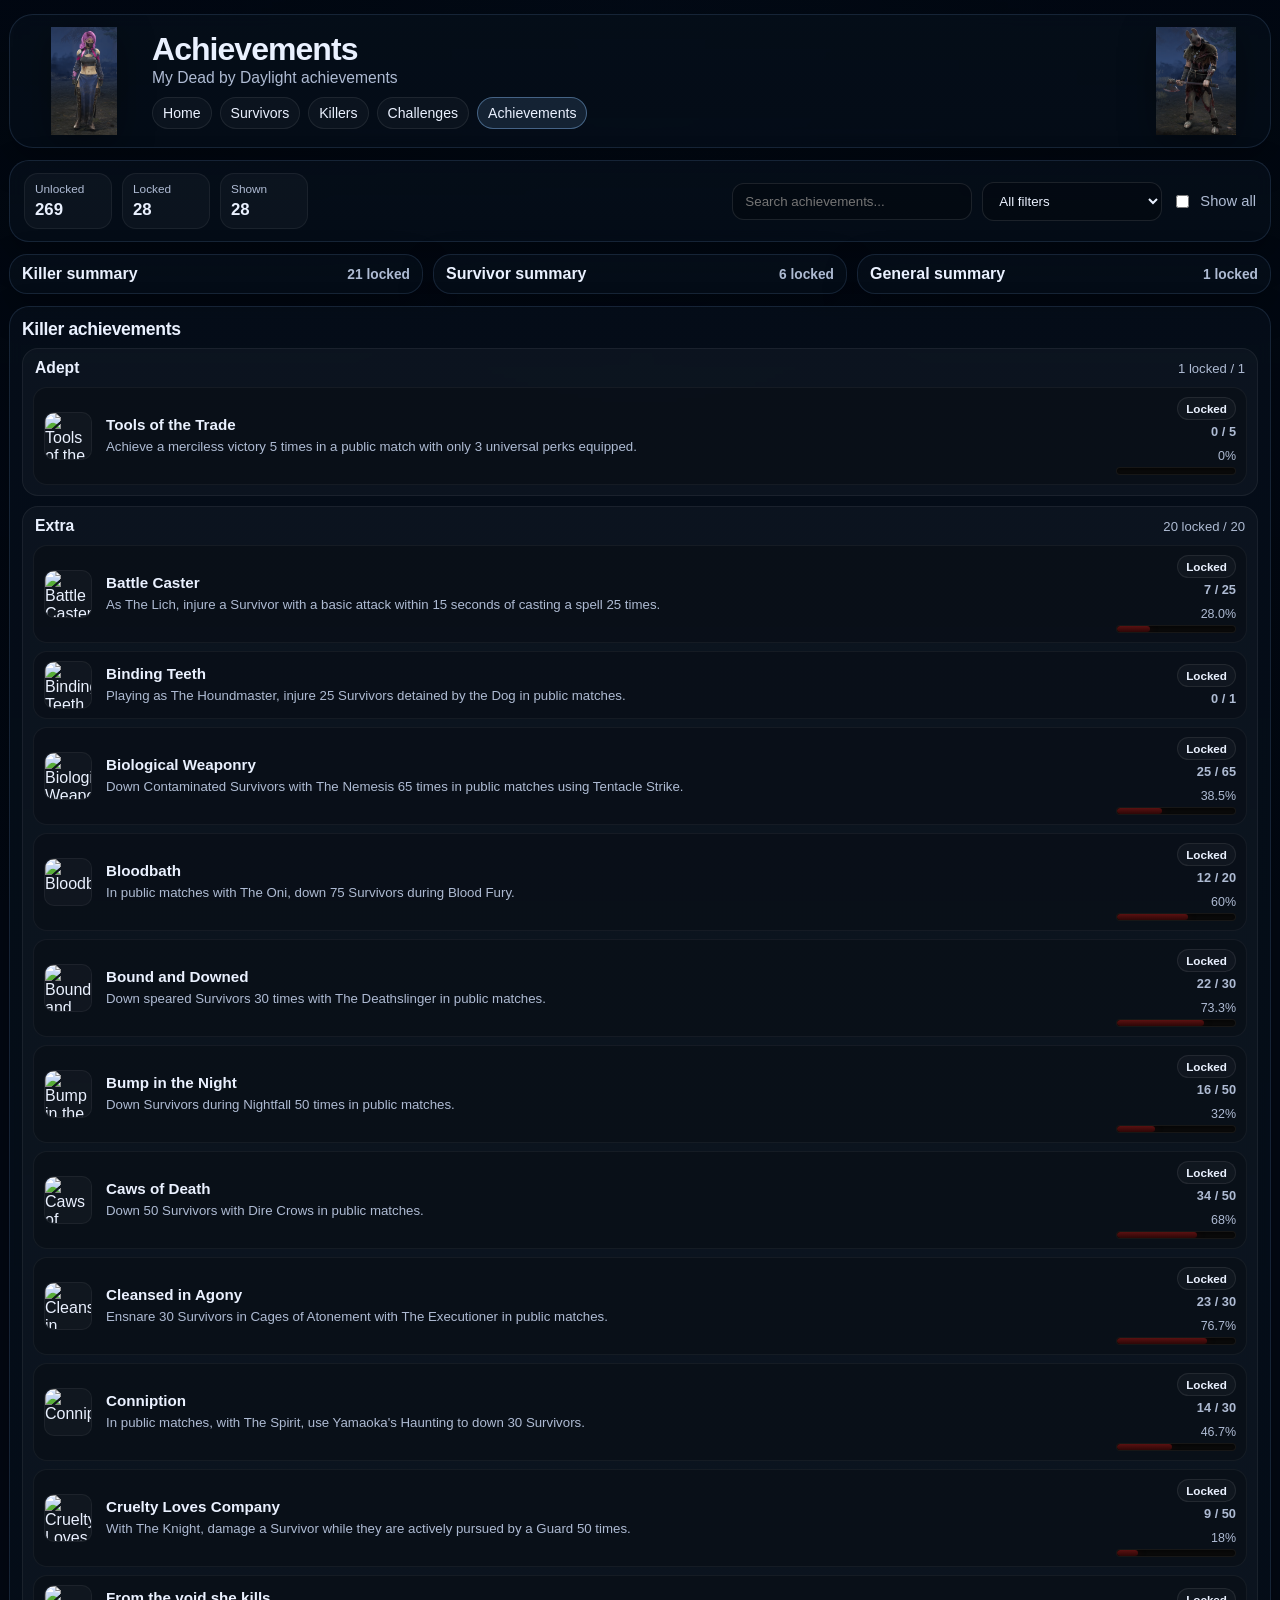
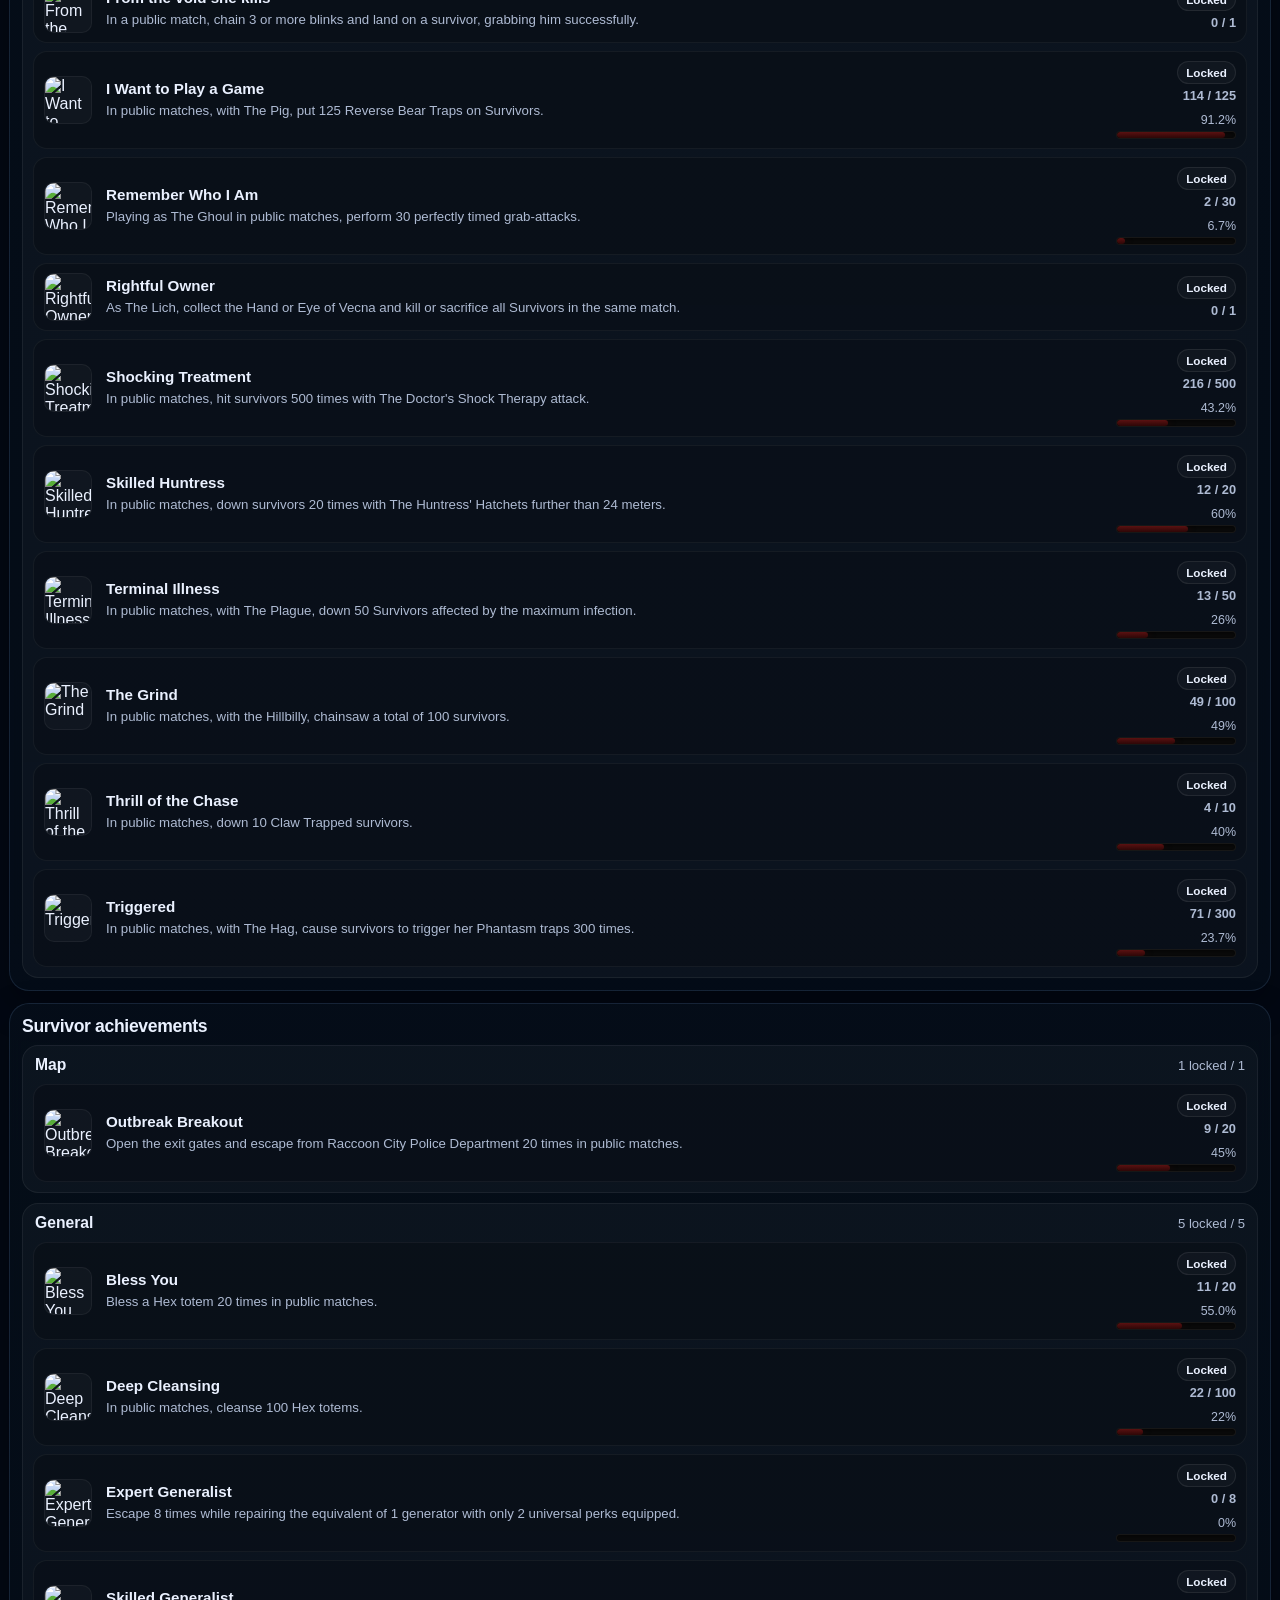
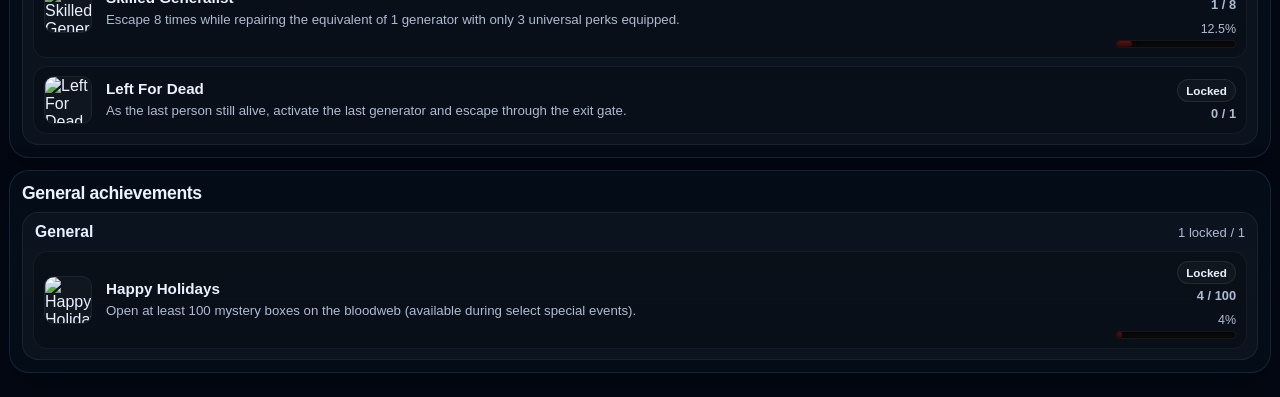
==== achievements/index.html @ 28c19350 "fix?" ====
<!doctype html>
<html lang="en">
<head>
  <meta charset="utf-8">
  <meta name="viewport" content="width=device-width, initial-scale=1">

  <title>DBD Achievements — Sic4rioDragon</title>
  <meta name="description" content="Sic4rioDragon's Dead by Daylight achievements tracker for survivors, killers, and general achievements.">
  <meta name="theme-color" content="#07111d">

  <link rel="canonical" href="https://deadbydaylight.sic4riodragon.uk/achievements/">
  <link rel="stylesheet" href="./achievements.css?v=1">

  <link rel="icon" type="image/png" href="/assets/img/deadbydaylight_icon.png">
  <link rel="shortcut icon" href="/assets/img/deadbydaylight_icon.png">
  <link rel="apple-touch-icon" href="/assets/img/deadbydaylight_icon.png">

  <meta property="og:type" content="website">
  <meta property="og:site_name" content="Sic4rioDragon.uk">
  <meta property="og:title" content="Dead by Daylight • Achievements • Sic4rioDragon">
  <meta property="og:description" content="My Dead by Daylight achievements — survivors, killers, and general achievements.">
  <meta property="og:url" content="https://deadbydaylight.sic4riodragon.uk/achievements/">
  <meta property="og:image:alt" content="Dead by Daylight banner featuring Yui and Huntress">

  <meta name="twitter:card" content="summary_large_image">
  <meta name="twitter:title" content="Dead by Daylight • Achievements • Sic4rioDragon">
  <meta name="twitter:description" content="My Dead by Daylight achievements — survivors, killers, and general achievements.">
</head>
<body>
  <div class="page-bg"></div>

  <main class="page-shell">
    <section class="hero">
      <a
        class="hero-art hero-art-left hero-art-link"
        href="/survivors.html"
        aria-label="Go to survivors page"
      >
        <img src="/assets/img/yui.png" alt="Yui Kimura">
      </a>

      <div class="hero-copy">
        <h1>Achievements</h1>
        <p class="subtitle">My Dead by Daylight achievements</p>

        <nav class="hero-nav" aria-label="Dead by Daylight">
          <a href="/">Home</a>
          <a href="/survivors.html">Survivors</a>
          <a href="/">Killers</a>
          <a href="https://sic4riodragon.uk/twitch/deadbydaylight/">Challenges</a>
          <a class="active" href="/achievements/">Achievements</a>
        </nav>
      </div>

      <a
        class="hero-art hero-art-right hero-art-link"
        href="/"
        aria-label="Go to killers page"
      >
        <img src="/assets/img/huntress.png" alt="The Huntress">
      </a>
    </section>

    <section class="toolbar card compact">
      <div class="stats">
        <div class="stat">
          <span class="stat-label">Unlocked</span>
          <strong id="countUnlocked">0</strong>
        </div>
        <div class="stat">
          <span class="stat-label">Locked</span>
          <strong id="countLocked">0</strong>
        </div>
        <div class="stat">
          <span class="stat-label">Shown</span>
          <strong id="countShown">0</strong>
        </div>
      </div>

      <div class="toolbar-actions">
        <label class="search-wrap">
          <input id="searchInput" type="search" placeholder="Search achievements...">
        </label>

        <label class="select-wrap">
          <select id="filterSelect">
            <option value="all">All filters</option>
            <option value="killer">Killer only</option>
            <option value="survivor">Survivor only</option>
            <option value="general">General only</option>
            <option value="adept">Adept only</option>
            <option value="map">Map only</option>
            <option value="extra">Extra only</option>
            <option value="general-section">General section only</option>
          </select>
        </label>

        <label class="check">
          <input id="toggleUnlocked" type="checkbox">
          <span>Show all</span>
        </label>
      </div>
    </section>

    <section class="summary-grid">
      <details class="card mini-panel">
        <summary class="mini-head">
          <span>Killer summary</span>
          <span id="killerSummaryCounts">0 locked</span>
        </summary>
        <div id="killerSummary" class="summary-list mini-body"></div>
      </details>

      <details class="card mini-panel">
        <summary class="mini-head">
          <span>Survivor summary</span>
          <span id="survivorSummaryCounts">0 locked</span>
        </summary>
        <div id="survivorSummary" class="summary-list mini-body"></div>
      </details>

      <details class="card mini-panel">
        <summary class="mini-head">
          <span>General summary</span>
          <span id="generalSummaryCounts">0 locked</span>
        </summary>
        <div id="generalSummary" class="summary-list mini-body"></div>
      </details>
    </section>

    <section class="content-stack">
      <article class="card category-card">
        <div class="section-head">
          <h2>Killer achievements</h2>
        </div>
        <div id="killerSections" class="section-stack"></div>
      </article>

      <article class="card category-card">
        <div class="section-head">
          <h2>Survivor achievements</h2>
        </div>
        <div id="survivorSections" class="section-stack"></div>
      </article>

      <article class="card category-card">
        <div class="section-head">
          <h2>General achievements</h2>
        </div>
        <div id="generalSections" class="section-stack"></div>
      </article>
    </section>
  </main>

  <script src="./achievements.js?v=1"></script>
</body>
</html>
---- achievements/achievements.css ----
:root{
  --bg:#07111d;
  --card:rgba(7,18,31,.86);
  --line:rgba(118,164,219,.16);
  --text:#eaf1ff;
  --muted:#aebbd3;
  --accent:#8ec5ff;
  --shadow:0 14px 36px rgba(0,0,0,.28);
  --radius:20px;
}

*{box-sizing:border-box}
html,body{margin:0;padding:0}
body{
  font-family:Inter,Segoe UI,Arial,sans-serif;
  color:var(--text);
  background:#030813;
  min-height:100vh;
}

.page-bg{
  position:fixed;
  inset:0;
  background:
    linear-gradient(180deg, rgba(2,8,18,.84), rgba(2,8,18,.94)),
    radial-gradient(circle at top center, rgba(25,87,154,.16), transparent 42%),
    url('https://sic4riodragon.uk/assets/general.png') center/cover no-repeat;
  z-index:-1;
}

.page-shell{
  width:min(1380px, calc(100% - 18px));
  margin:14px auto 24px;
}

.card,
.hero{
  border:1px solid var(--line);
  background:linear-gradient(180deg, rgba(5,14,25,.88), rgba(5,14,25,.78));
  box-shadow:var(--shadow);
  backdrop-filter:blur(8px);
}

.hero{
  border-radius:24px;
  padding:12px 18px;
  display:grid;
  grid-template-columns:112px 1fr 112px;
  align-items:center;
  gap:12px;
  overflow:hidden;
}

.hero-copy h1{
  margin:0 0 4px;
  font-size:2rem;
  line-height:1;
  letter-spacing:-.03em;
}

.subtitle{
  margin:0;
  color:var(--muted);
  font-size:.98rem;
}

.hero-art{
  height:108px;
  display:flex;
  align-items:center;
  justify-content:center;
}

.hero-art img{
  width:100%;
  height:100%;
  object-fit:contain;
  display:block;
  filter:drop-shadow(0 8px 18px rgba(0,0,0,.35));
}

.hero-art-link{
  border-radius:18px;
  text-decoration:none;
  transition:transform .16s ease, box-shadow .16s ease, background .16s ease;
}

.hero-art-link:hover{
  transform:translateY(-2px);
  box-shadow:0 10px 24px rgba(0,0,0,.22);
  background:rgba(255,255,255,.03);
}

.hero-nav{
  display:flex;
  flex-wrap:wrap;
  gap:8px;
  margin-top:10px;
}

.hero-nav a{
  color:var(--text);
  text-decoration:none;
  padding:7px 10px;
  border-radius:999px;
  border:1px solid rgba(255,255,255,.08);
  background:rgba(255,255,255,.03);
  font-size:.88rem;
}

.hero-nav a:hover,
.hero-nav a.active{
  border-color:rgba(142,197,255,.4);
  background:rgba(142,197,255,.12);
}

.toolbar{
  margin-top:12px;
  border-radius:20px;
  padding:12px 14px;
}

.compact{
  display:flex;
  flex-wrap:wrap;
  align-items:center;
  justify-content:space-between;
  gap:12px;
}

.stats{
  display:flex;
  flex-wrap:wrap;
  gap:10px;
}

.stat{
  min-width:88px;
  padding:8px 10px;
  border-radius:14px;
  background:rgba(255,255,255,.03);
  border:1px solid rgba(255,255,255,.06);
}

.stat-label{
  display:block;
  color:var(--muted);
  font-size:.74rem;
  margin-bottom:4px;
}

.stat strong{
  font-size:1.05rem;
}

.toolbar-actions{
  display:flex;
  flex-wrap:wrap;
  align-items:center;
  gap:10px;
}

.search-wrap input,
.select-wrap select{
  width:100%;
  min-width:180px;
  border:1px solid rgba(255,255,255,.1);
  background:rgba(0,0,0,.22);
  color:var(--text);
  border-radius:12px;
  padding:10px 12px;
  outline:none;
}

.search-wrap input{
  min-width:240px;
}

.search-wrap input:focus,
.select-wrap select:focus{
  border-color:rgba(142,197,255,.5);
}

.check{
  display:flex;
  align-items:center;
  gap:8px;
  color:var(--muted);
  font-size:.92rem;
}

.summary-grid{
  margin-top:12px;
  display:grid;
  grid-template-columns:repeat(3, minmax(0, 1fr));
  gap:10px;
}

.mini-panel{
  border-radius:18px;
  overflow:hidden;
}

.mini-head{
  list-style:none;
  cursor:pointer;
  display:flex;
  align-items:center;
  justify-content:space-between;
  gap:10px;
  padding:10px 12px;
  font-weight:700;
}

.mini-head::-webkit-details-marker{
  display:none;
}

.mini-head span:last-child{
  color:var(--muted);
  font-weight:600;
  font-size:.86rem;
}

.mini-body{
  padding:0 12px 12px;
}

.summary-list{
  display:flex;
  flex-direction:column;
  gap:8px;
}

.summary-row{
  display:flex;
  align-items:center;
  justify-content:space-between;
  gap:12px;
  padding:8px 10px;
  border-radius:12px;
  background:rgba(255,255,255,.03);
  border:1px solid rgba(255,255,255,.05);
  font-size:.9rem;
}

.summary-row span{
  color:var(--muted);
  font-size:.82rem;
}

.content-stack{
  margin-top:12px;
  display:flex;
  flex-direction:column;
  gap:12px;
}

.category-card{
  border-radius:20px;
  padding:12px;
}

.section-head{
  margin-bottom:8px;
}

.section-head h2{
  margin:0;
  font-size:1.1rem;
  letter-spacing:-.02em;
}

.section-stack{
  display:flex;
  flex-direction:column;
  gap:10px;
}

.subsection{
  border:1px solid rgba(255,255,255,.06);
  border-radius:16px;
  background:rgba(255,255,255,.025);
  overflow:hidden;
}

.subsection[open]{
  background:rgba(255,255,255,.03);
}

.subsection-head{
  list-style:none;
  cursor:pointer;
  display:flex;
  align-items:center;
  justify-content:space-between;
  gap:12px;
  padding:10px 12px;
}

.subsection-head::-webkit-details-marker{
  display:none;
}

.subsection-head h3{
  margin:0;
  font-size:.98rem;
}

.subsection-head span{
  color:var(--muted);
  font-size:.82rem;
}

.achievement-list{
  display:flex;
  flex-direction:column;
  gap:8px;
  padding:0 10px 10px;
}

.achievement{
  display:grid;
  grid-template-columns:52px minmax(0, 1fr) 150px;
  gap:10px;
  align-items:center;
  border-radius:14px;
  padding:9px 10px;
  border:1px solid rgba(255,255,255,.05);
  background:rgba(0,0,0,.18);
  overflow:hidden;
}

.achievement.is-unlocked{
  opacity:.88;
}

.achievement-icon-wrap{
  width:48px;
  height:48px;
  border-radius:10px;
  overflow:hidden;
  background:rgba(255,255,255,.03);
  border:1px solid rgba(255,255,255,.05);
  display:flex;
  align-items:center;
  justify-content:center;
  flex-shrink:0;
}

.achievement-icon{
  width:100%;
  height:100%;
  object-fit:cover;
  display:block;
}

.achievement-icon-wrap:empty::before{
  content:"?";
  color:var(--muted);
  font-weight:700;
  font-size:1rem;
}

.achievement-copy{
  min-width:0;
}

.achievement-topline{
  display:flex;
  align-items:center;
  gap:8px;
  margin-bottom:4px;
}

.achievement-topline h4{
  margin:0;
  font-size:.95rem;
  line-height:1.2;
}

.achievement p{
  margin:0;
  color:var(--muted);
  font-size:.83rem;
  line-height:1.35;
}

.achievement-meta{
  text-align:right;
  display:flex;
  flex-direction:column;
  gap:4px;
  align-items:flex-end;
}

.achievement-state{
  display:inline-flex;
  align-items:center;
  padding:4px 8px;
  border-radius:999px;
  font-size:.73rem;
  font-weight:700;
  border:1px solid rgba(255,255,255,.08);
  background:rgba(255,255,255,.03);
}

.achievement-meta strong{
  font-size:.8rem;
  color:var(--muted);
}

.empty{
  padding:14px;
  text-align:center;
  color:var(--muted);
  border:1px dashed rgba(255,255,255,.1);
  border-radius:14px;
}

@media (max-width: 980px){
  .summary-grid{
    grid-template-columns:1fr;
  }

  .hero{
    grid-template-columns:90px 1fr 90px;
  }

  .hero-copy h1{
    font-size:1.7rem;
  }
}

@media (max-width: 700px){
  .page-shell{
    width:min(100% - 12px, 100%);
    margin:10px auto 18px;
  }

  .hero{
    grid-template-columns:1fr;
    text-align:center;
    padding:14px;
  }

  .hero-art{
    height:90px;
  }

  .hero-nav{
    justify-content:center;
  }

  .compact{
    align-items:stretch;
  }

  .toolbar-actions{
    width:100%;
  }

  .search-wrap,
  .select-wrap{
    flex:1 1 100%;
  }

  .search-wrap input,
  .select-wrap select{
    min-width:0;
    width:100%;
  }

  .achievement{
    grid-template-columns:46px 1fr;
  }

  .achievement-meta{
    grid-column:1 / -1;
    flex-direction:row;
    justify-content:space-between;
    align-items:center;
    text-align:left;
  }

  .achievement{
    grid-template-columns:48px minmax(0, 1fr) 120px;
    gap:8px;
  }

  .achievement-meta-progress{
    width: 120px;
  }
}
.achievement-meta-progress{
  width: 150px;
  min-width: 0;
}

.achievement-state-done{
  color: #d9e8d9;
}

.achievement-progress-wrap{
  margin-top: 6px;
  width: 100%;
  max-width: 120px;
}

.achievement-progress-label{
  color: var(--muted);
  font-size: .78rem;
  text-align: right;
  margin-bottom: 4px;
}

.achievement-progressbar{
  width: 100%;
  height: 8px;
  border-radius: 999px;
  overflow: hidden;
  background: #090909;
  border: 1px solid rgba(255,255,255,.06);
  box-shadow: inset 0 1px 2px rgba(0,0,0,.45);
}

.achievement-progressbar-inner{
  height: 100%;
  border-radius: 999px;
  background: linear-gradient(180deg, #5a1111 0%, #2d0707 100%);
  box-shadow: 0 0 10px rgba(90,17,17,.28);
}
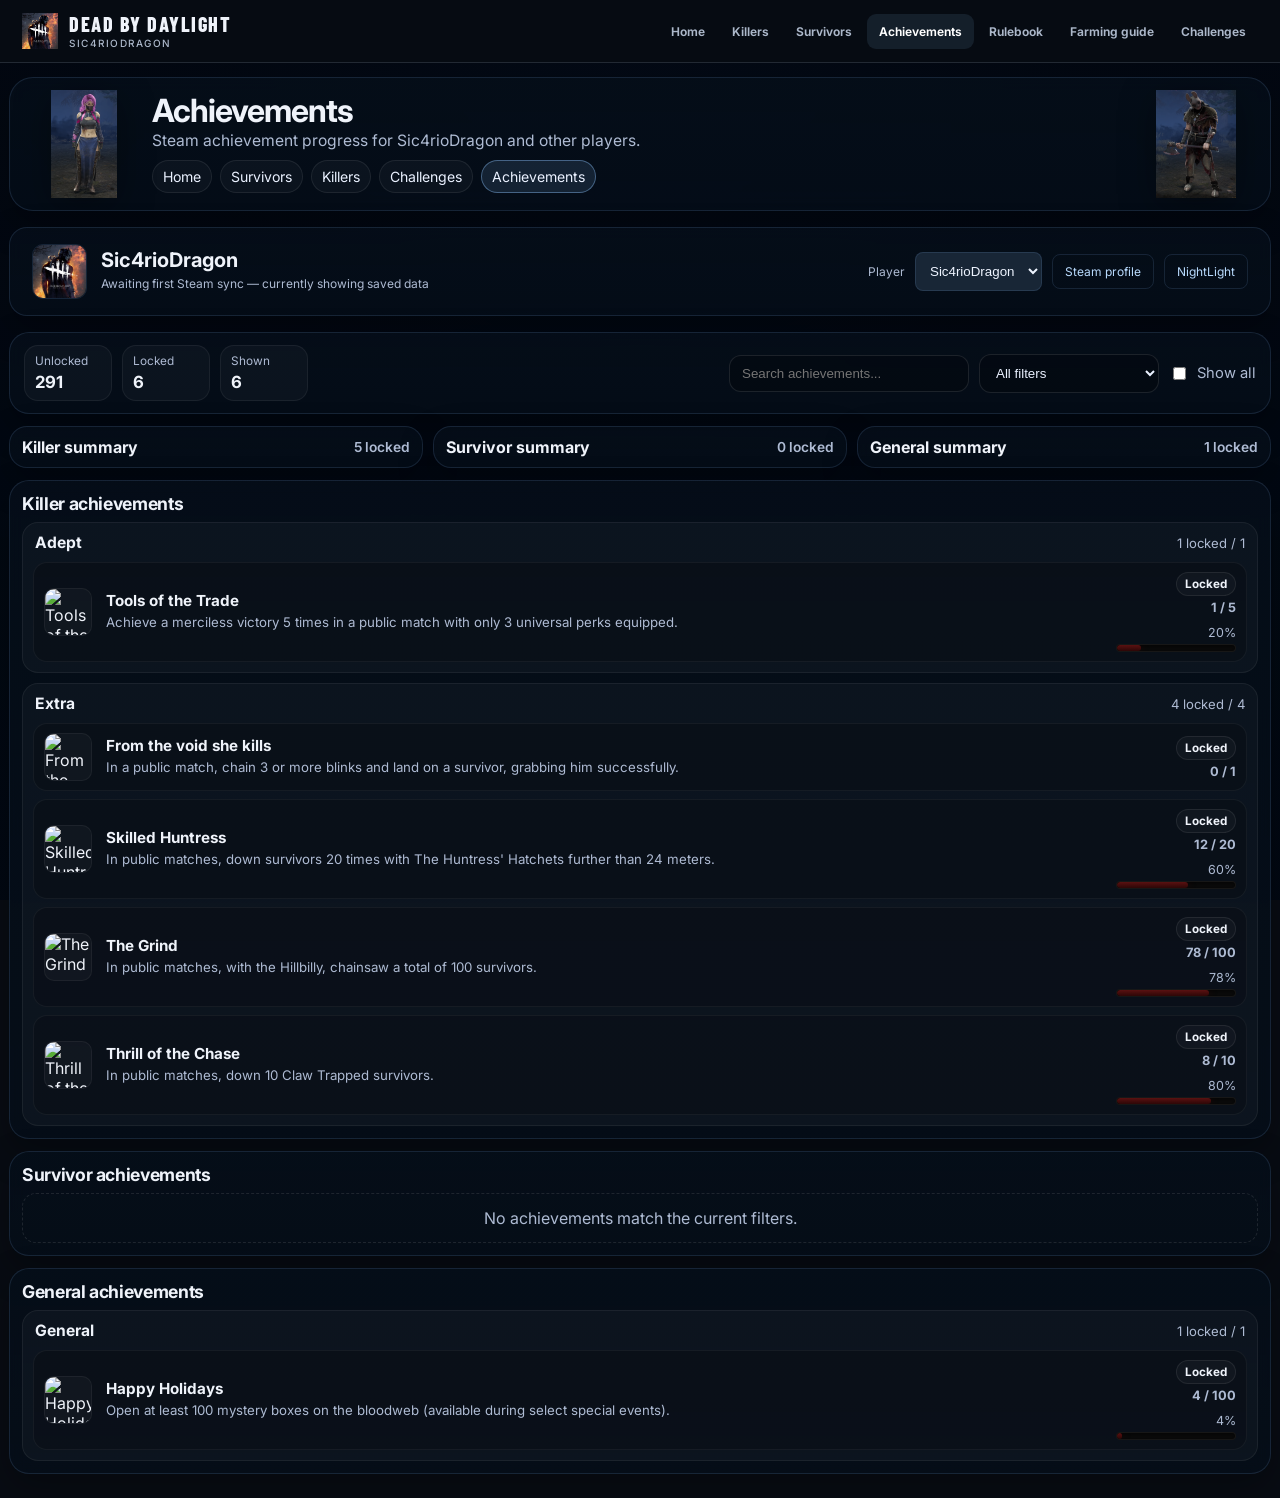
==== commit b49d37ec: "Add Steam achievement sync and multi-player profiles" ====
--- a/achievements/index.html
+++ b/achievements/index.html
@@ -9,7 +9,7 @@
   <meta name="theme-color" content="#07111d">
 
   <link rel="canonical" href="https://deadbydaylight.sic4riodragon.uk/achievements/">
-  <link rel="stylesheet" href="./achievements.css?v=1">
+  <link rel="stylesheet" href="./achievements.css?v=2">
 
   <link rel="icon" type="image/png" href="/assets/img/deadbydaylight_icon.png">
   <link rel="shortcut icon" href="/assets/img/deadbydaylight_icon.png">
@@ -25,6 +25,7 @@
   <meta name="twitter:card" content="summary_large_image">
   <meta name="twitter:title" content="Dead by Daylight • Achievements • Sic4rioDragon">
   <meta name="twitter:description" content="My Dead by Daylight achievements — survivors, killers, and general achievements.">
+  <link rel="stylesheet" href="/site.css">
 </head>
 <body>
   <div class="page-bg"></div>
@@ -41,12 +42,12 @@
 
       <div class="hero-copy">
         <h1>Achievements</h1>
-        <p class="subtitle">My Dead by Daylight achievements</p>
+        <p class="subtitle">Steam achievement progress for Sic4rioDragon and other players.</p>
 
         <nav class="hero-nav" aria-label="Dead by Daylight">
-          <a href="/">Home</a>
+          <a href="/killers/">Home</a>
           <a href="/survivors.html">Survivors</a>
-          <a href="/">Killers</a>
+          <a href="/killers/">Killers</a>
           <a href="https://sic4riodragon.uk/twitch/deadbydaylight/">Challenges</a>
           <a class="active" href="/achievements/">Achievements</a>
         </nav>
@@ -60,6 +61,8 @@
         <img src="/assets/img/huntress.png" alt="The Huntress">
       </a>
     </section>
+
+    <section class="player-toolbar card" aria-label="Steam player profile"><div class="player-details"><img id="profileAvatar" src="/assets/img/deadbydaylight_icon.png" alt="" loading="lazy"><div><strong id="profileName">Steam player</strong><p id="playerSyncStatus">Loading saved achievements…</p></div></div><div class="player-actions"><label for="playerSelect">Player</label><select id="playerSelect" aria-label="Select Steam player"></select><a id="playerSteamLink" href="https://steamcommunity.com/" target="_blank" rel="noopener noreferrer">Steam profile</a><a id="playerNightlightLink" href="https://nightlight.gg/" target="_blank" rel="noopener noreferrer">NightLight</a></div></section>
 
     <section class="toolbar card compact">
       <div class="stats">
@@ -153,5 +156,6 @@
   </main>
 
   <script src="./achievements.js?v=1"></script>
+  <script src="/site.js"></script>
 </body>
 </html>
--- a/achievements/achievements.css
+++ b/achievements/achievements.css
@@ -529,4 +529,16 @@
   border-radius: 999px;
   background: linear-gradient(180deg, #5a1111 0%, #2d0707 100%);
   box-shadow: 0 0 10px rgba(90,17,17,.28);
-}+}
+/* Shared player selector and modern achievements panels */
+.player-toolbar{padding:16px 22px;border-radius:18px;display:flex;align-items:center;justify-content:space-between;gap:20px;margin:16px 0;flex-wrap:wrap}
+.player-details{display:flex;align-items:center;gap:14px}
+.player-details img{height:55px;width:55px;border-radius:11px;object-fit:cover;border:1px solid var(--line)}
+.player-details strong{font-size:20px}
+.player-details p{font-size:12px;color:var(--muted);margin:4px 0}
+.player-actions{display:flex;align-items:center;gap:10px;flex-wrap:wrap}
+.player-actions label{font-size:12px;color:var(--muted)}
+.player-actions select{max-width:240px;background:#182636;color:#eef4ff;border-radius:8px;padding:10px;border:1px solid var(--line)}
+.player-actions a{font-size:12px;color:#b8dafd;border:1px solid var(--line);text-decoration:none;padding:9px 12px;border-radius:8px}
+.player-actions a:hover{color:#fff;background:#20334a}
+@media(max-width:650px){.player-toolbar{padding:14px}.player-actions{width:100%}.player-actions select{max-width:100%;flex:1}}
--- a/site.css
+++ b/site.css
@@ -0,0 +1,70 @@
+@import url('https://fonts.googleapis.com/css2?family=Barlow+Condensed:wght@500;600;700;800&family=Inter:wght@400;500;600;700;800&display=swap');
+:root{--hub-bg:#080c13;--hub-panel:#121b27;--hub-panel2:#172331;--hub-line:rgba(178,199,224,.16);--hub-text:#eff3fa;--hub-muted:#acb8ca;--hub-accent:#f06874;--hub-blue:#8dbcea}
+html{scroll-behavior:smooth}
+body{background-color:var(--hub-bg);color:var(--hub-text)}
+.site-header{position:relative;z-index:30;display:flex;align-items:center;justify-content:space-between;gap:24px;width:100%;box-sizing:border-box;padding:13px max(22px,calc((100vw - 1380px)/2));background:rgba(7,12,19,.96);border-bottom:1px solid var(--hub-line);font-family:Inter,system-ui,sans-serif}
+.site-brand{display:flex;align-items:center;gap:11px;flex:none;color:var(--hub-text)!important;text-decoration:none!important;font-family:'Barlow Condensed',sans-serif;font-size:20px;font-weight:800;letter-spacing:.075em;line-height:1}
+.site-brand img{height:36px;width:36px;object-fit:contain}
+.site-brand span{display:flex;flex-direction:column;gap:3px}
+.site-brand small{font:500 10px Inter,system-ui,sans-serif;letter-spacing:.15em;text-transform:uppercase;color:var(--hub-muted)}
+.site-links{display:flex;align-items:center;justify-content:flex-end;gap:3px;min-width:0;flex-wrap:wrap}
+.site-links a{font-size:12px;font-weight:650;color:var(--hub-muted);padding:10px 12px;border-radius:9px;text-decoration:none;white-space:nowrap;transition:color .15s,background .15s}
+.site-links a:hover,.site-links a[aria-current="page"]{background:rgba(141,188,234,.11);color:#fff}
+.hub-page{margin:0;min-height:100vh;background:radial-gradient(ellipse at 72% -10%,rgba(90,119,169,.17),transparent 52%),#080c13;font:400 15px/1.65 Inter,system-ui,sans-serif;color:var(--hub-text)}
+.hub-page *{box-sizing:border-box}
+.hub-wrap{width:min(1300px,calc(100% - 44px));margin:0 auto}
+.hub-hero{position:relative;isolation:isolate;overflow:hidden;border-bottom:1px solid var(--hub-line);min-height:465px;display:flex;align-items:center}
+.hub-hero:before{content:'';position:absolute;z-index:-2;inset:0;background:url('/assets/img/banner1.png') center 38%/cover no-repeat;opacity:.27}
+.hub-hero:after{content:'';position:absolute;z-index:-1;inset:0;background:linear-gradient(90deg,#080c13 0%,rgba(8,12,19,.85) 40%,rgba(8,12,19,.42) 100%),linear-gradient(0deg,#080c13,transparent 52%)}
+.hub-hero .hub-wrap{display:flex;align-items:center;gap:20px;position:relative;min-height:465px}
+.hub-hero-copy{max-width:710px;padding:58px 0;position:relative;z-index:3}
+.hub-eyebrow{font-weight:800;text-transform:uppercase;letter-spacing:.24em;color:#f39298;font-size:11px;margin:0 0 14px}
+.hub-hero h1{font-family:'Barlow Condensed',Impact,sans-serif;font-weight:800;text-transform:uppercase;letter-spacing:.035em;font-size:clamp(52px,8vw,105px);line-height:.95;margin:0 0 20px}
+.hub-hero p:not(.hub-eyebrow){max-width:570px;color:#c1cad7;margin:0 0 27px}
+.hub-actions{display:flex;flex-wrap:wrap;gap:11px}
+.hub-btn{display:inline-flex;align-items:center;justify-content:center;gap:9px;padding:12px 20px;background:var(--hub-accent);border:1px solid transparent;border-radius:9px;text-decoration:none;color:#140b0f;font-weight:800;font-size:13px;transition:transform .2s,background .2s}
+.hub-btn:hover{transform:translateY(-2px);background:#ff8790}
+.hub-btn.secondary{background:rgba(230,239,250,.075);border-color:var(--hub-line);color:var(--hub-text)}
+.hub-btn.secondary:hover{background:rgba(230,239,250,.13)}
+.hub-figure{position:absolute;right:0;bottom:0;height:100%;display:flex;align-items:flex-end;justify-content:flex-end;pointer-events:none}
+.hub-figure img{width:clamp(160px,22vw,330px);max-height:420px;object-fit:contain;object-position:bottom;filter:drop-shadow(0 12px 35px rgba(0,0,0,.6))}
+.hub-figure img:first-child{transform:translateX(32px);opacity:.87}
+.hub-main{padding:48px 0 70px}
+.hub-section-title{display:flex;align-items:baseline;justify-content:space-between;gap:15px;margin:0 0 18px}
+.hub-section-title h2{font:800 33px/1.1 'Barlow Condensed',sans-serif;letter-spacing:.05em;text-transform:uppercase;margin:0}
+.hub-section-title span,.hub-section-title a{font-size:12px;color:var(--hub-muted)}
+.hub-section-title a:hover{color:#fff}
+.hub-grid{display:grid;grid-template-columns:repeat(4,minmax(0,1fr));gap:17px}
+.hub-tile{position:relative;display:flex;flex-direction:column;overflow:hidden;min-height:250px;border:1px solid var(--hub-line);border-radius:15px;background:var(--hub-panel);color:var(--hub-text)!important;text-decoration:none!important;transition:transform .2s,border-color .2s,box-shadow .2s}
+.hub-tile:hover{transform:translateY(-5px);border-color:rgba(240,104,116,.65);box-shadow:0 18px 30px rgba(0,0,0,.24)}
+.hub-tile-visual{height:165px;display:flex;justify-content:center;align-items:flex-end;background:radial-gradient(circle at center 120%,rgba(130,159,205,.34),transparent 80%),linear-gradient(130deg,#182536,#0d131d);overflow:hidden}
+.hub-tile-visual img{max-width:100%;height:100%;object-fit:contain;object-position:bottom;filter:drop-shadow(0 6px 14px rgba(0,0,0,.4))}
+.hub-tile-body{padding:16px 17px;display:flex;flex-direction:column;gap:3px}
+.hub-tile-title{font:800 24px 'Barlow Condensed',sans-serif;text-transform:uppercase;letter-spacing:.04em}
+.hub-tile-sub{font-size:12px;color:var(--hub-muted)}
+.hub-icon-visual{display:grid;place-items:center}
+.hub-icon-visual span{font:800 60px 'Barlow Condensed',sans-serif;color:#b9cadd}
+.hub-lower{display:grid;grid-template-columns:1.25fr 1fr;gap:20px;margin-top:36px}
+.hub-box{padding:24px;border-radius:15px;background:linear-gradient(160deg,#14202d,#0e151e);border:1px solid var(--hub-line)}
+.hub-box h2{font:800 29px 'Barlow Condensed',sans-serif;text-transform:uppercase;margin:0 0 14px}
+.hub-box p{font-size:13px;color:var(--hub-muted)}
+.hub-players{display:flex;flex-wrap:wrap;gap:10px}
+.hub-player{display:flex;align-items:center;gap:11px;padding:10px 13px;border:1px solid var(--hub-line);border-radius:11px;background:rgba(255,255,255,.035);text-decoration:none;color:#f6f8fb;min-width:205px;flex:1}
+.hub-player:hover{border-color:var(--hub-blue)}
+.hub-player img{height:40px;width:40px;object-fit:cover;border-radius:7px;background:#233143}
+.hub-player strong{display:block;font-size:13px}
+.hub-player small{display:block;color:var(--hub-muted);font-size:11px}
+.hub-list{list-style:none;padding:0;margin:0}
+.hub-list li+li{border-top:1px solid var(--hub-line)}
+.hub-list a{display:flex;justify-content:space-between;align-items:center;padding:12px 0;color:#d9e4f2;text-decoration:none;font-size:13px}
+.hub-list a:hover{color:#fff}
+.hub-footer{padding:24px 0 30px;border-top:1px solid var(--hub-line);color:var(--hub-muted);font:12px Inter,system-ui,sans-serif}
+.hub-footer .hub-wrap{display:flex;justify-content:space-between;gap:15px;flex-wrap:wrap}
+body:not(.hub-page)>.site-header+*{scroll-margin-top:20px}
+body:not(.hub-page) .topbar{margin-top:0}
+body:not(.hub-page) .topbar .back-btn{border-radius:9px}
+body:not(.hub-page) .killer{border-radius:12px;border:1px solid rgba(178,199,224,.12)}
+body:not(.hub-page) .killer:hover{box-shadow:0 0 0 1px rgba(240,104,116,.3),0 16px 25px rgba(0,0,0,.28)}
+@media(max-width:1050px){.hub-grid{grid-template-columns:repeat(2,minmax(0,1fr))}.hub-figure{opacity:.5}.site-header{flex-wrap:wrap;padding:12px 22px}.site-links{flex-wrap:nowrap;overflow-x:auto;max-width:100%;justify-content:flex-start;width:100%;padding-bottom:3px}}
+@media(max-width:670px){.hub-wrap{width:min(100% - 28px,1300px)}.hub-hero,.hub-hero .hub-wrap{min-height:385px}.hub-hero-copy{padding:42px 0}.hub-hero h1{font-size:55px}.hub-figure{opacity:.19;right:-38px}.hub-grid{gap:10px}.hub-tile{min-height:215px}.hub-tile-visual{height:128px}.hub-tile-body{padding:12px}.hub-tile-title{font-size:21px}.hub-lower{grid-template-columns:1fr}.hub-main{padding-top:30px}.site-header{padding:10px 14px}.site-links a{font-size:11px;padding:9px 8px}}
+@media(prefers-reduced-motion:reduce){.hub-tile,.hub-btn{transition:none}}
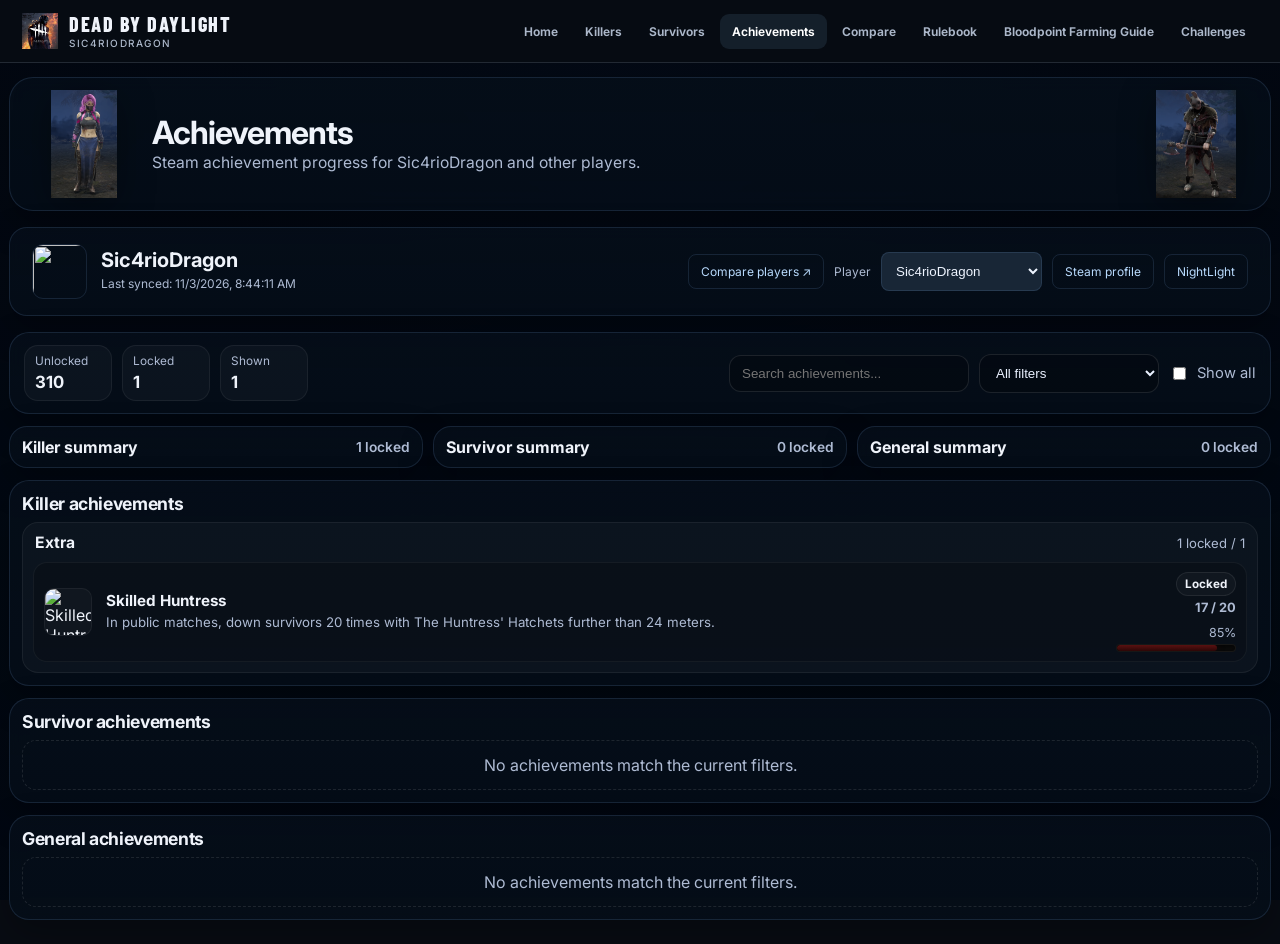
==== commit 821300e4: "Add multi-player achievement comparison page" ====
--- a/achievements/index.html
+++ b/achievements/index.html
@@ -45,7 +45,7 @@
         <p class="subtitle">Steam achievement progress for Sic4rioDragon and other players.</p>
 
         <nav class="hero-nav" aria-label="Dead by Daylight">
-          <a href="/killers/">Home</a>
+          <a href="/">Home</a>
           <a href="/survivors.html">Survivors</a>
           <a href="/killers/">Killers</a>
           <a href="https://sic4riodragon.uk/twitch/deadbydaylight/">Challenges</a>
@@ -62,7 +62,7 @@
       </a>
     </section>
 
-    <section class="player-toolbar card" aria-label="Steam player profile"><div class="player-details"><img id="profileAvatar" src="/assets/img/deadbydaylight_icon.png" alt="" loading="lazy"><div><strong id="profileName">Steam player</strong><p id="playerSyncStatus">Loading saved achievements…</p></div></div><div class="player-actions"><label for="playerSelect">Player</label><select id="playerSelect" aria-label="Select Steam player"></select><a id="playerSteamLink" href="https://steamcommunity.com/" target="_blank" rel="noopener noreferrer">Steam profile</a><a id="playerNightlightLink" href="https://nightlight.gg/" target="_blank" rel="noopener noreferrer">NightLight</a></div></section>
+    <section class="player-toolbar card" aria-label="Steam player profile"><div class="player-details"><img id="profileAvatar" src="/assets/img/deadbydaylight_icon.png" alt="" loading="lazy"><div><strong id="profileName">Steam player</strong><p id="playerSyncStatus">Loading saved achievements…</p></div></div><div class="player-actions"><a href="/achievements/compare/">Compare players ↗</a><label for="playerSelect">Player</label><select id="playerSelect" aria-label="Select Steam player"></select><a id="playerSteamLink" href="https://steamcommunity.com/" target="_blank" rel="noopener noreferrer">Steam profile</a><a id="playerNightlightLink" href="https://nightlight.gg/" target="_blank" rel="noopener noreferrer">NightLight</a></div></section>
 
     <section class="toolbar card compact">
       <div class="stats">
--- a/site.css
+++ b/site.css
@@ -14,7 +14,7 @@
 .hub-page *{box-sizing:border-box}
 .hub-wrap{width:min(1300px,calc(100% - 44px));margin:0 auto}
 .hub-hero{position:relative;isolation:isolate;overflow:hidden;border-bottom:1px solid var(--hub-line);min-height:465px;display:flex;align-items:center}
-.hub-hero:before{content:'';position:absolute;z-index:-2;inset:0;background:url('/assets/img/banner1.png') center 38%/cover no-repeat;opacity:.27}
+.hub-hero:before{content:'';position:absolute;z-index:-2;inset:0;background:radial-gradient(ellipse at 72% 40%,rgba(114,21,34,.25),transparent 65%);opacity:1}
 .hub-hero:after{content:'';position:absolute;z-index:-1;inset:0;background:linear-gradient(90deg,#080c13 0%,rgba(8,12,19,.85) 40%,rgba(8,12,19,.42) 100%),linear-gradient(0deg,#080c13,transparent 52%)}
 .hub-hero .hub-wrap{display:flex;align-items:center;gap:20px;position:relative;min-height:465px}
 .hub-hero-copy{max-width:710px;padding:58px 0;position:relative;z-index:3}
@@ -68,3 +68,15 @@
 @media(max-width:1050px){.hub-grid{grid-template-columns:repeat(2,minmax(0,1fr))}.hub-figure{opacity:.5}.site-header{flex-wrap:wrap;padding:12px 22px}.site-links{flex-wrap:nowrap;overflow-x:auto;max-width:100%;justify-content:flex-start;width:100%;padding-bottom:3px}}
 @media(max-width:670px){.hub-wrap{width:min(100% - 28px,1300px)}.hub-hero,.hub-hero .hub-wrap{min-height:385px}.hub-hero-copy{padding:42px 0}.hub-hero h1{font-size:55px}.hub-figure{opacity:.19;right:-38px}.hub-grid{gap:10px}.hub-tile{min-height:215px}.hub-tile-visual{height:128px}.hub-tile-body{padding:12px}.hub-tile-title{font-size:21px}.hub-lower{grid-template-columns:1fr}.hub-main{padding-top:30px}.site-header{padding:10px 14px}.site-links a{font-size:11px;padding:9px 8px}}
 @media(prefers-reduced-motion:reduce){.hub-tile,.hub-btn{transition:none}}
+
+/* Homepage art: single chosen banner rather than separate character cutouts. */
+.hub-hero .hub-wrap{justify-content:space-between;gap:clamp(18px,3vw,40px)}
+.hub-hero-copy{flex:1 1 52%;min-width:0;max-width:680px}
+.hub-feature-banner{position:relative;z-index:2;flex:0 1 44%;min-width:0;align-self:center;margin:25px 0}
+.hub-feature-banner img{display:block;width:100%;height:auto;max-height:340px;object-fit:contain;border-radius:16px;border:1px solid rgba(178,199,224,.21);box-shadow:0 20px 55px rgba(0,0,0,.42)}
+.hub-hero:before{opacity:.13}
+@media(max-width:900px){.hub-hero .hub-wrap{gap:12px}.hub-hero-copy{flex-basis:55%}.hub-feature-banner{flex-basis:42%}}
+@media(max-width:670px){.hub-hero .hub-wrap{display:flex;flex-direction:column;align-items:stretch;min-height:0;gap:0}.hub-hero-copy{flex:initial;width:100%;padding:35px 0 16px}.hub-feature-banner{flex:initial;width:100%;margin:0 0 28px}.hub-feature-banner img{max-height:none}.hub-hero h1{font-size:clamp(48px,12vw,70px)}}
+
+/* The shared header replaces the old achievements-only navigation. */
+.site-header ~ .page-shell .hero-nav{display:none}
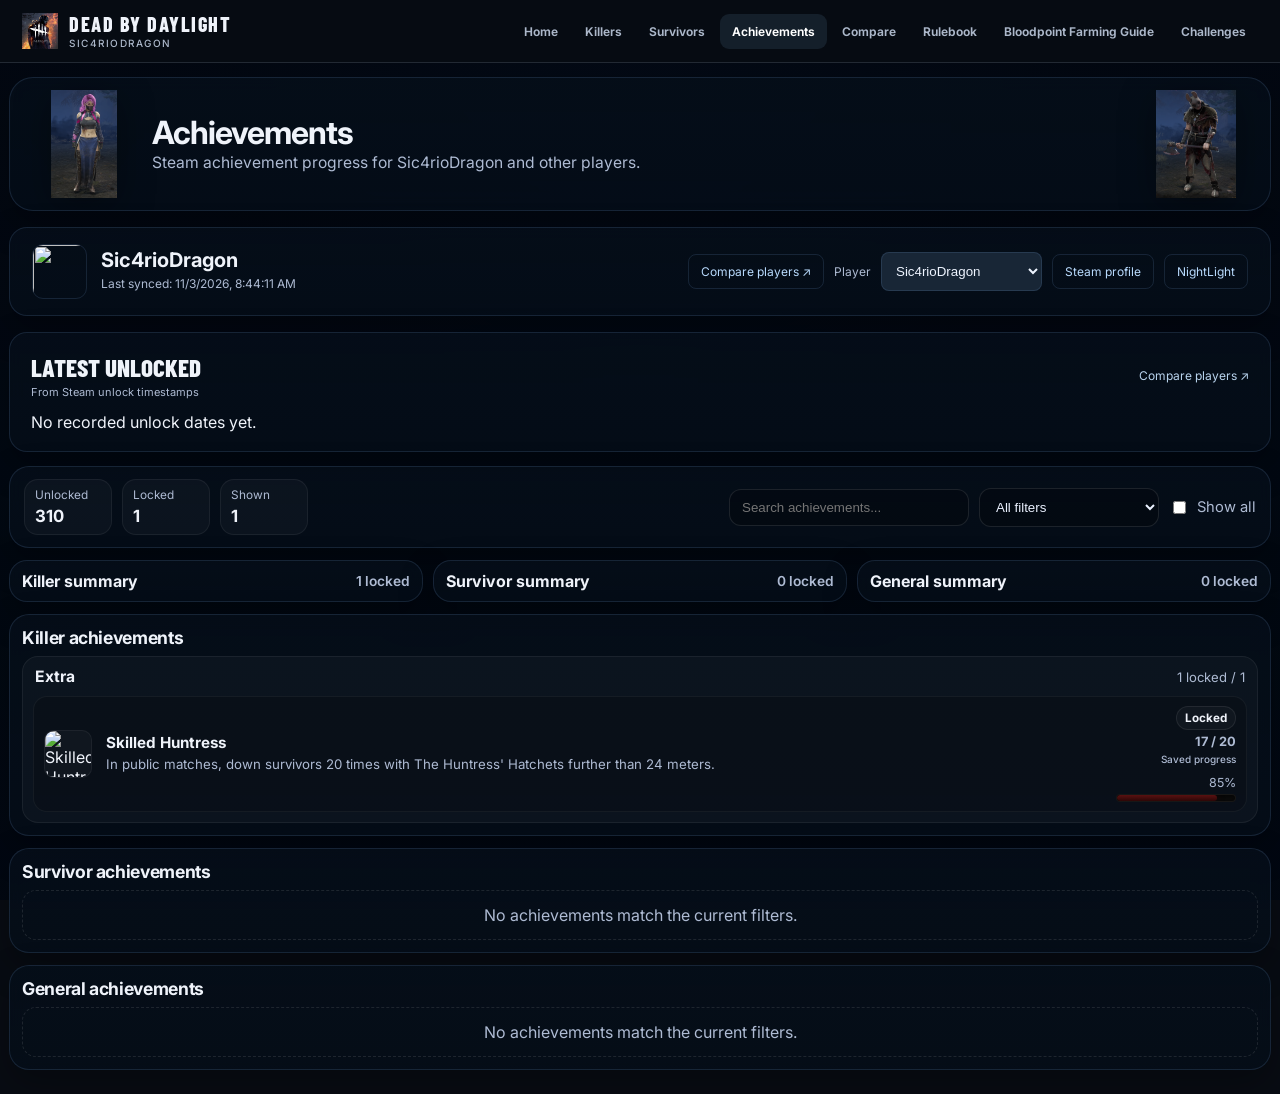
==== commit 8440359f: "Show tracked player completion and latest Steam achievement unlocks" ====
--- a/achievements/index.html
+++ b/achievements/index.html
@@ -64,6 +64,7 @@
 
     <section class="player-toolbar card" aria-label="Steam player profile"><div class="player-details"><img id="profileAvatar" src="/assets/img/deadbydaylight_icon.png" alt="" loading="lazy"><div><strong id="profileName">Steam player</strong><p id="playerSyncStatus">Loading saved achievements…</p></div></div><div class="player-actions"><a href="/achievements/compare/">Compare players ↗</a><label for="playerSelect">Player</label><select id="playerSelect" aria-label="Select Steam player"></select><a id="playerSteamLink" href="https://steamcommunity.com/" target="_blank" rel="noopener noreferrer">Steam profile</a><a id="playerNightlightLink" href="https://nightlight.gg/" target="_blank" rel="noopener noreferrer">NightLight</a></div></section>
 
+    <section class="card recent-unlocks" aria-labelledby="latestUnlockHeading"><div class="recent-head"><div><h2 id="latestUnlockHeading">Latest unlocked</h2><p>From Steam unlock timestamps</p></div><a href="/achievements/compare/">Compare players ↗</a></div><div id="latestUnlocks" class="recent-grid">Loading…</div></section>
     <section class="toolbar card compact">
       <div class="stats">
         <div class="stat">
@@ -155,7 +156,7 @@
     </section>
   </main>
 
-  <script src="./achievements.js?v=1"></script>
+  <script src="./achievements.js?v=4"></script>
   <script src="/site.js"></script>
 </body>
 </html>
--- a/achievements/achievements.css
+++ b/achievements/achievements.css
@@ -542,3 +542,17 @@
 .player-actions a{font-size:12px;color:#b8dafd;border:1px solid var(--line);text-decoration:none;padding:9px 12px;border-radius:8px}
 .player-actions a:hover{color:#fff;background:#20334a}
 @media(max-width:650px){.player-toolbar{padding:14px}.player-actions{width:100%}.player-actions select{max-width:100%;flex:1}}
+
+.recent-unlocks{padding:19px 21px;margin:14px 0;border-radius:18px}
+.recent-head{display:flex;align-items:center;justify-content:space-between;gap:15px;margin-bottom:13px}
+.recent-head h2{font:800 25px 'Barlow Condensed',sans-serif;text-transform:uppercase;margin:0}
+.recent-head p{font-size:11px;color:var(--muted);margin:3px 0 0}
+.recent-head a{color:#b9d4ee;text-decoration:none;font-size:12px}
+.recent-grid{display:grid;grid-template-columns:repeat(4,minmax(0,1fr));gap:9px}
+.recent-item{display:flex;gap:9px;align-items:center;background:rgba(255,255,255,.025);border:1px solid var(--line);border-radius:10px;padding:9px;min-width:0}
+.recent-item img{width:37px;height:37px;object-fit:cover;border-radius:6px;flex:none}
+.recent-item strong{display:block;font-size:11px}
+.recent-item small{display:block;font-size:10px;color:var(--muted)}
+.achievement-meta small{font-size:10px;color:var(--muted);font-weight:500}
+@media(max-width:1000px){.recent-grid{grid-template-columns:repeat(2,minmax(0,1fr))}}
+@media(max-width:650px){.recent-grid{grid-template-columns:1fr}}
--- a/site.css
+++ b/site.css
@@ -80,3 +80,18 @@
 
 /* The shared header replaces the old achievements-only navigation. */
 .site-header ~ .page-shell .hero-nav{display:none}
+
+.hub-player-count{display:block;color:#d8e7f7;font-size:11px;margin-top:4px}
+.hub-meter{display:block;margin-top:7px;border-radius:9px;background:#32445b;height:4px;overflow:hidden}
+.hub-meter>span{display:block;height:100%;border-radius:9px;background:#f06874}
+.hub-activity{margin-top:26px;border:1px solid var(--hub-line);border-radius:16px;background:#121b27;padding:25px}
+.hub-activity .hub-section-title{margin-bottom:3px}
+.hub-activity>p{font-size:12px;color:var(--hub-muted);margin:0 0 15px}
+.hub-activity-list{display:grid;grid-template-columns:repeat(3,minmax(0,1fr));gap:10px}
+.hub-activity-item{display:flex;gap:11px;align-items:center;border-radius:10px;background:rgba(255,255,255,.027);border:1px solid var(--hub-line);text-decoration:none;color:#edf3fb;padding:12px;min-width:0}
+.hub-activity-item:hover{border-color:rgba(240,104,116,.6)}
+.hub-activity-item img{width:44px;height:44px;border-radius:6px;object-fit:cover;flex:none}
+.hub-activity-item strong{font-size:12px;display:block}
+.hub-activity-item small{font-size:11px;color:var(--hub-muted);display:block}
+@media(max-width:1000px){.hub-activity-list{grid-template-columns:repeat(2,minmax(0,1fr))}}
+@media(max-width:670px){.hub-activity-list{grid-template-columns:1fr}.hub-activity{padding:16px}}
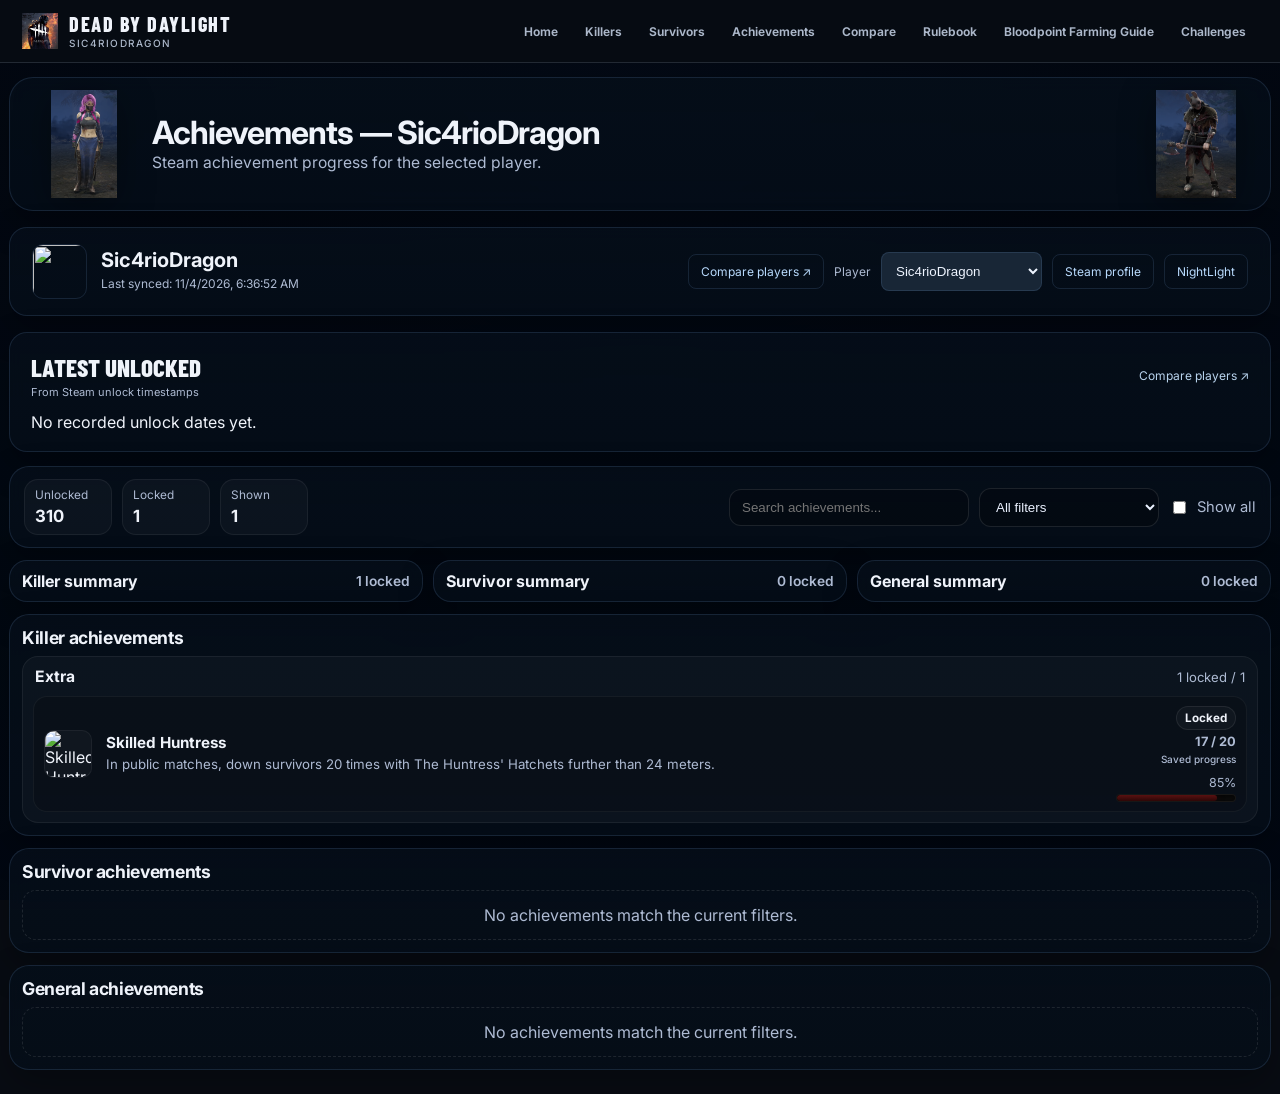
==== commit 90aca6dd: "use synced player name in achievement page title" ====
--- a/achievements/index.html
+++ b/achievements/index.html
@@ -5,7 +5,7 @@
   <meta name="viewport" content="width=device-width, initial-scale=1">
 
   <title>DBD Achievements — Sic4rioDragon</title>
-  <meta name="description" content="Sic4rioDragon's Dead by Daylight achievements tracker for survivors, killers, and general achievements.">
+  <meta name="description" content="Browse Dead by Daylight Steam achievements for synced players, including Killer, Survivor and general achievements.">
   <meta name="theme-color" content="#07111d">
 
   <link rel="canonical" href="https://deadbydaylight.sic4riodragon.uk/achievements/">
@@ -17,14 +17,14 @@
 
   <meta property="og:type" content="website">
   <meta property="og:site_name" content="Sic4rioDragon.uk">
-  <meta property="og:title" content="Dead by Daylight • Achievements • Sic4rioDragon">
-  <meta property="og:description" content="My Dead by Daylight achievements — survivors, killers, and general achievements.">
+  <meta property="og:title" content="Dead by Daylight • Achievements">
+  <meta property="og:description" content="Browse synced Dead by Daylight Steam achievements for multiple players.">
   <meta property="og:url" content="https://deadbydaylight.sic4riodragon.uk/achievements/">
   <meta property="og:image:alt" content="Dead by Daylight banner featuring Yui and Huntress">
 
   <meta name="twitter:card" content="summary_large_image">
-  <meta name="twitter:title" content="Dead by Daylight • Achievements • Sic4rioDragon">
-  <meta name="twitter:description" content="My Dead by Daylight achievements — survivors, killers, and general achievements.">
+  <meta name="twitter:title" content="Dead by Daylight • Achievements">
+  <meta name="twitter:description" content="Browse synced Dead by Daylight Steam achievements for multiple players.">
   <link rel="stylesheet" href="/site.css">
 </head>
 <body>
@@ -41,8 +41,8 @@
       </a>
 
       <div class="hero-copy">
-        <h1>Achievements</h1>
-        <p class="subtitle">Steam achievement progress for Sic4rioDragon and other players.</p>
+        <h1 id="achievementsPageTitle">Achievements</h1>
+        <p class="subtitle">Steam achievement progress for the selected player.</p>
 
         <nav class="hero-nav" aria-label="Dead by Daylight">
           <a href="/">Home</a>
@@ -156,7 +156,7 @@
     </section>
   </main>
 
-  <script src="./achievements.js?v=4"></script>
+  <script src="./achievements.js?v=5"></script>
   <script src="/site.js"></script>
 </body>
 </html>
--- a/site.css
+++ b/site.css
@@ -95,3 +95,9 @@
 .hub-activity-item small{font-size:11px;color:var(--hub-muted);display:block}
 @media(max-width:1000px){.hub-activity-list{grid-template-columns:repeat(2,minmax(0,1fr))}}
 @media(max-width:670px){.hub-activity-list{grid-template-columns:1fr}.hub-activity{padding:16px}}
+
+/* Shared header supersedes old standalone navigation on the rulebook page. */
+.site-header~.back-btn{display:none}
+.site-header~.back-btn~.page-shell{margin-top:28px}
+body:not(.hub-page) .topbar{border-bottom:1px solid rgba(174,197,223,.12)}
+body:not(.hub-page) .controls input[type="search"]{border-radius:10px}
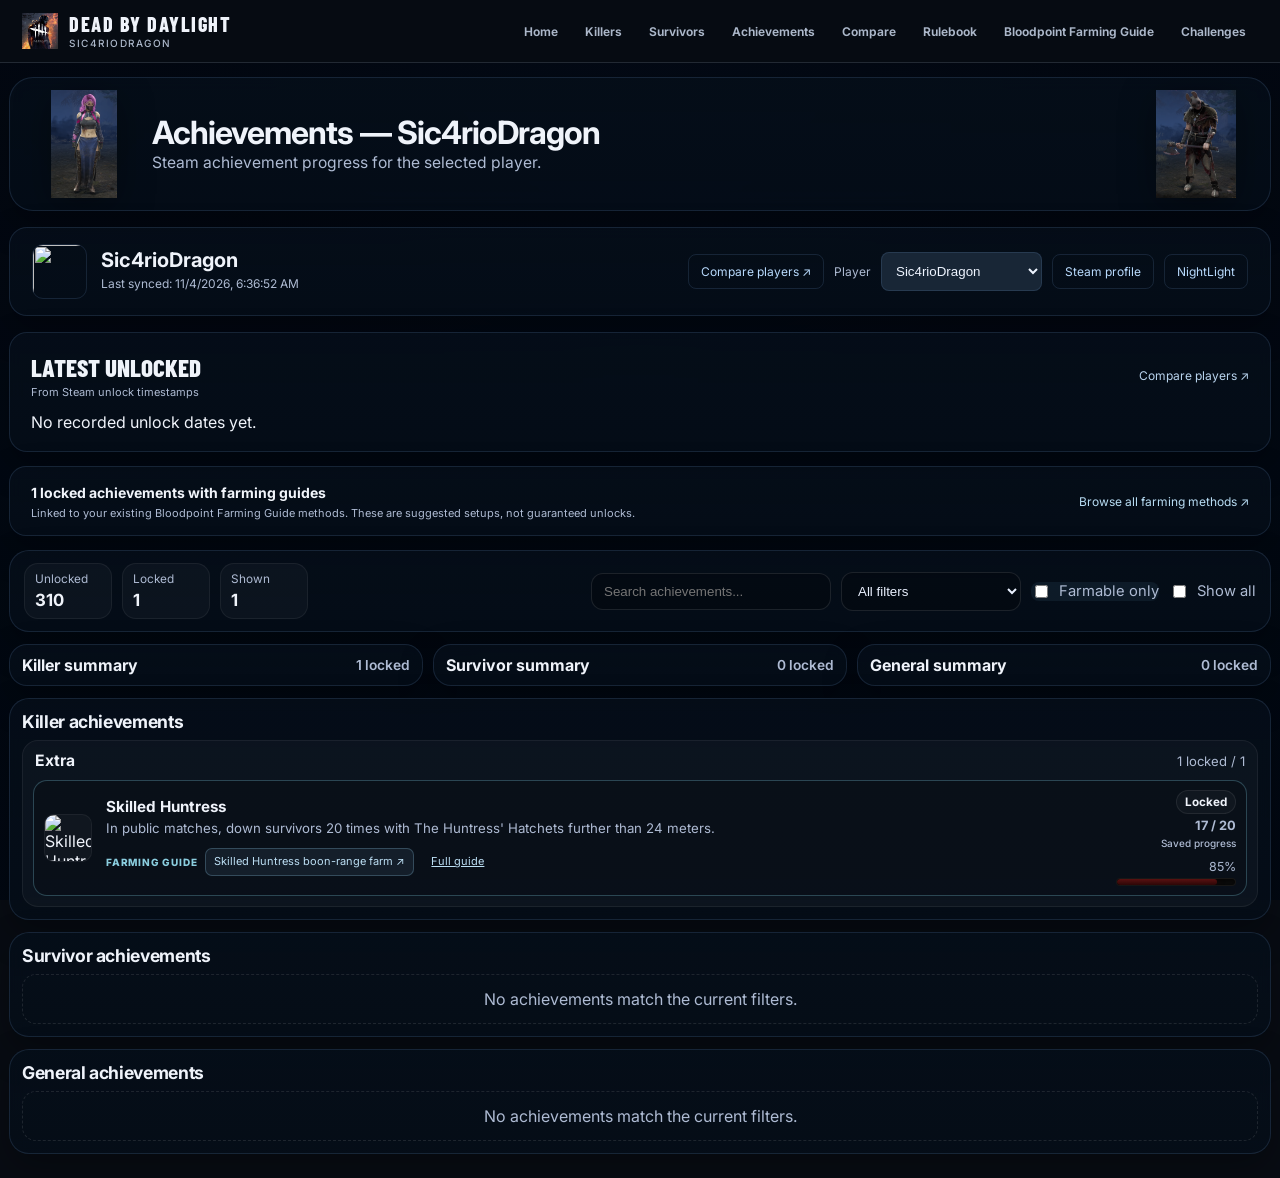
==== commit 03a860b7: "Show farmable achievement links and shared farming comparison filter" ====
--- a/achievements/index.html
+++ b/achievements/index.html
@@ -9,7 +9,7 @@
   <meta name="theme-color" content="#07111d">
 
   <link rel="canonical" href="https://deadbydaylight.sic4riodragon.uk/achievements/">
-  <link rel="stylesheet" href="./achievements.css?v=2">
+  <link rel="stylesheet" href="./achievements.css?v=5">
 
   <link rel="icon" type="image/png" href="/assets/img/deadbydaylight_icon.png">
   <link rel="shortcut icon" href="/assets/img/deadbydaylight_icon.png">
@@ -65,6 +65,7 @@
     <section class="player-toolbar card" aria-label="Steam player profile"><div class="player-details"><img id="profileAvatar" src="/assets/img/deadbydaylight_icon.png" alt="" loading="lazy"><div><strong id="profileName">Steam player</strong><p id="playerSyncStatus">Loading saved achievements…</p></div></div><div class="player-actions"><a href="/achievements/compare/">Compare players ↗</a><label for="playerSelect">Player</label><select id="playerSelect" aria-label="Select Steam player"></select><a id="playerSteamLink" href="https://steamcommunity.com/" target="_blank" rel="noopener noreferrer">Steam profile</a><a id="playerNightlightLink" href="https://nightlight.gg/" target="_blank" rel="noopener noreferrer">NightLight</a></div></section>
 
     <section class="card recent-unlocks" aria-labelledby="latestUnlockHeading"><div class="recent-head"><div><h2 id="latestUnlockHeading">Latest unlocked</h2><p>From Steam unlock timestamps</p></div><a href="/achievements/compare/">Compare players ↗</a></div><div id="latestUnlocks" class="recent-grid">Loading…</div></section>
+    <section class="farm-overview card" aria-label="Farming guide integration"><div><strong><span id="farmableCount">0</span> locked achievements with farming guides</strong><p>Linked to your existing Bloodpoint Farming Guide methods. These are suggested setups, not guaranteed unlocks.</p></div><a href="https://dbdfarming.sic4riodragon.uk/achievements/" target="_blank" rel="noopener noreferrer">Browse all farming methods ↗</a></section>
     <section class="toolbar card compact">
       <div class="stats">
         <div class="stat">
@@ -99,6 +100,10 @@
           </select>
         </label>
 
+        <label class="check farming-toggle">
+          <input id="toggleFarmable" type="checkbox">
+          <span>Farmable only</span>
+        </label>
         <label class="check">
           <input id="toggleUnlocked" type="checkbox">
           <span>Show all</span>
--- a/achievements/achievements.css
+++ b/achievements/achievements.css
@@ -556,3 +556,17 @@
 .achievement-meta small{font-size:10px;color:var(--muted);font-weight:500}
 @media(max-width:1000px){.recent-grid{grid-template-columns:repeat(2,minmax(0,1fr))}}
 @media(max-width:650px){.recent-grid{grid-template-columns:1fr}}
+
+/* Links are matched to curated achievements on the separate farming guide site. */
+.farm-overview{margin:14px 0;padding:15px 21px;display:flex;align-items:center;justify-content:space-between;gap:18px;border-radius:17px}
+.farm-overview strong{font-size:14px;color:#f1f5fb}
+.farm-overview p{font-size:11px;color:var(--muted);margin:4px 0 0}
+.farm-overview a{color:#b8ddf4;text-decoration:none;font-size:12px;flex:none}
+.farming-toggle{background:rgba(82,138,171,.11);border-radius:8px}
+.achievement.has-farming-guide{border-color:rgba(124,197,217,.3)}
+.farming-method-links{display:flex;align-items:center;gap:8px;flex-wrap:wrap;margin:10px 0 2px}
+.farming-method-links a{display:inline-flex;align-items:center;padding:5px 8px;border:1px solid rgba(139,200,224,.27);background:rgba(114,167,201,.1);color:#bcdff4;text-decoration:none;border-radius:7px;font-size:11px;line-height:1.4}
+.farming-method-links a:hover{background:rgba(120,191,212,.21);color:#fff}
+.farming-method-links .farming-all{background:none;border-color:transparent;text-decoration:underline}
+.farming-label{font-size:10px;font-weight:800;text-transform:uppercase;letter-spacing:.08em;color:#8acdde}
+@media(max-width:650px){.farm-overview{flex-direction:column;align-items:flex-start;padding:15px}}
